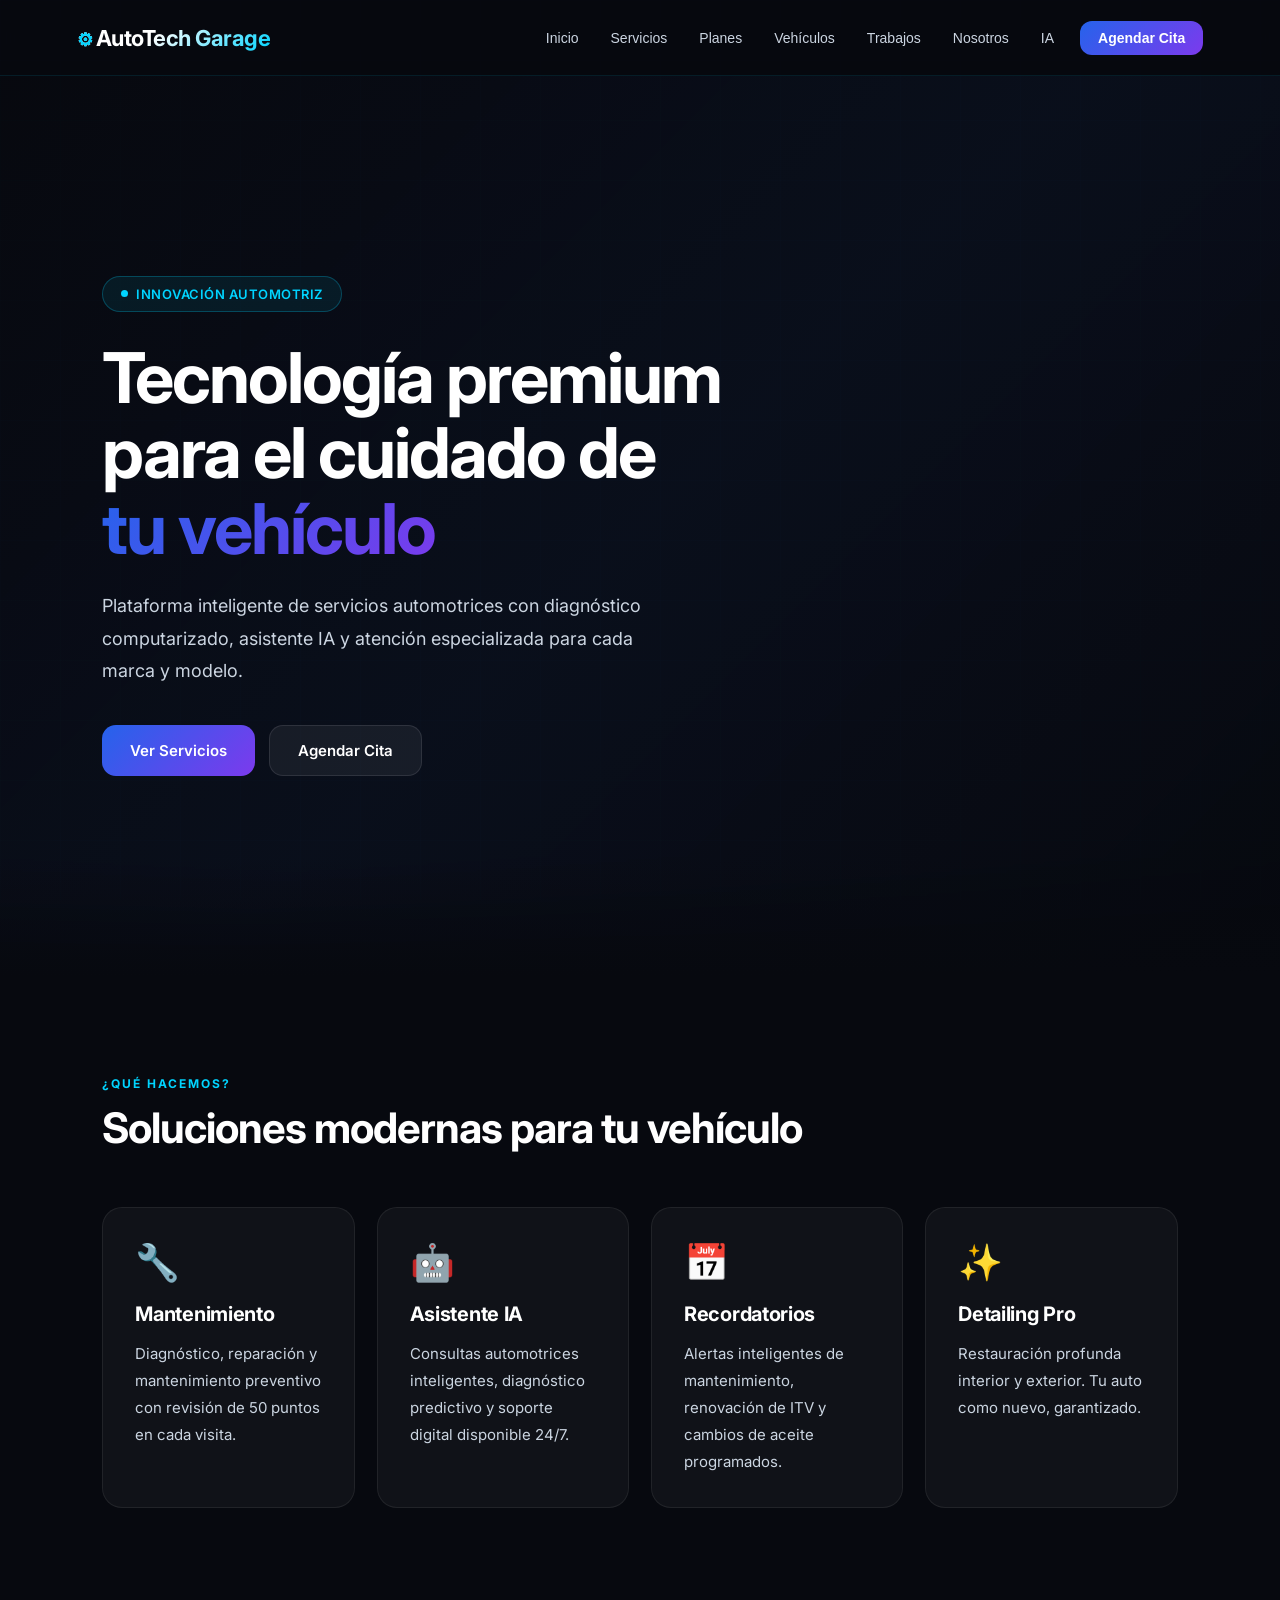
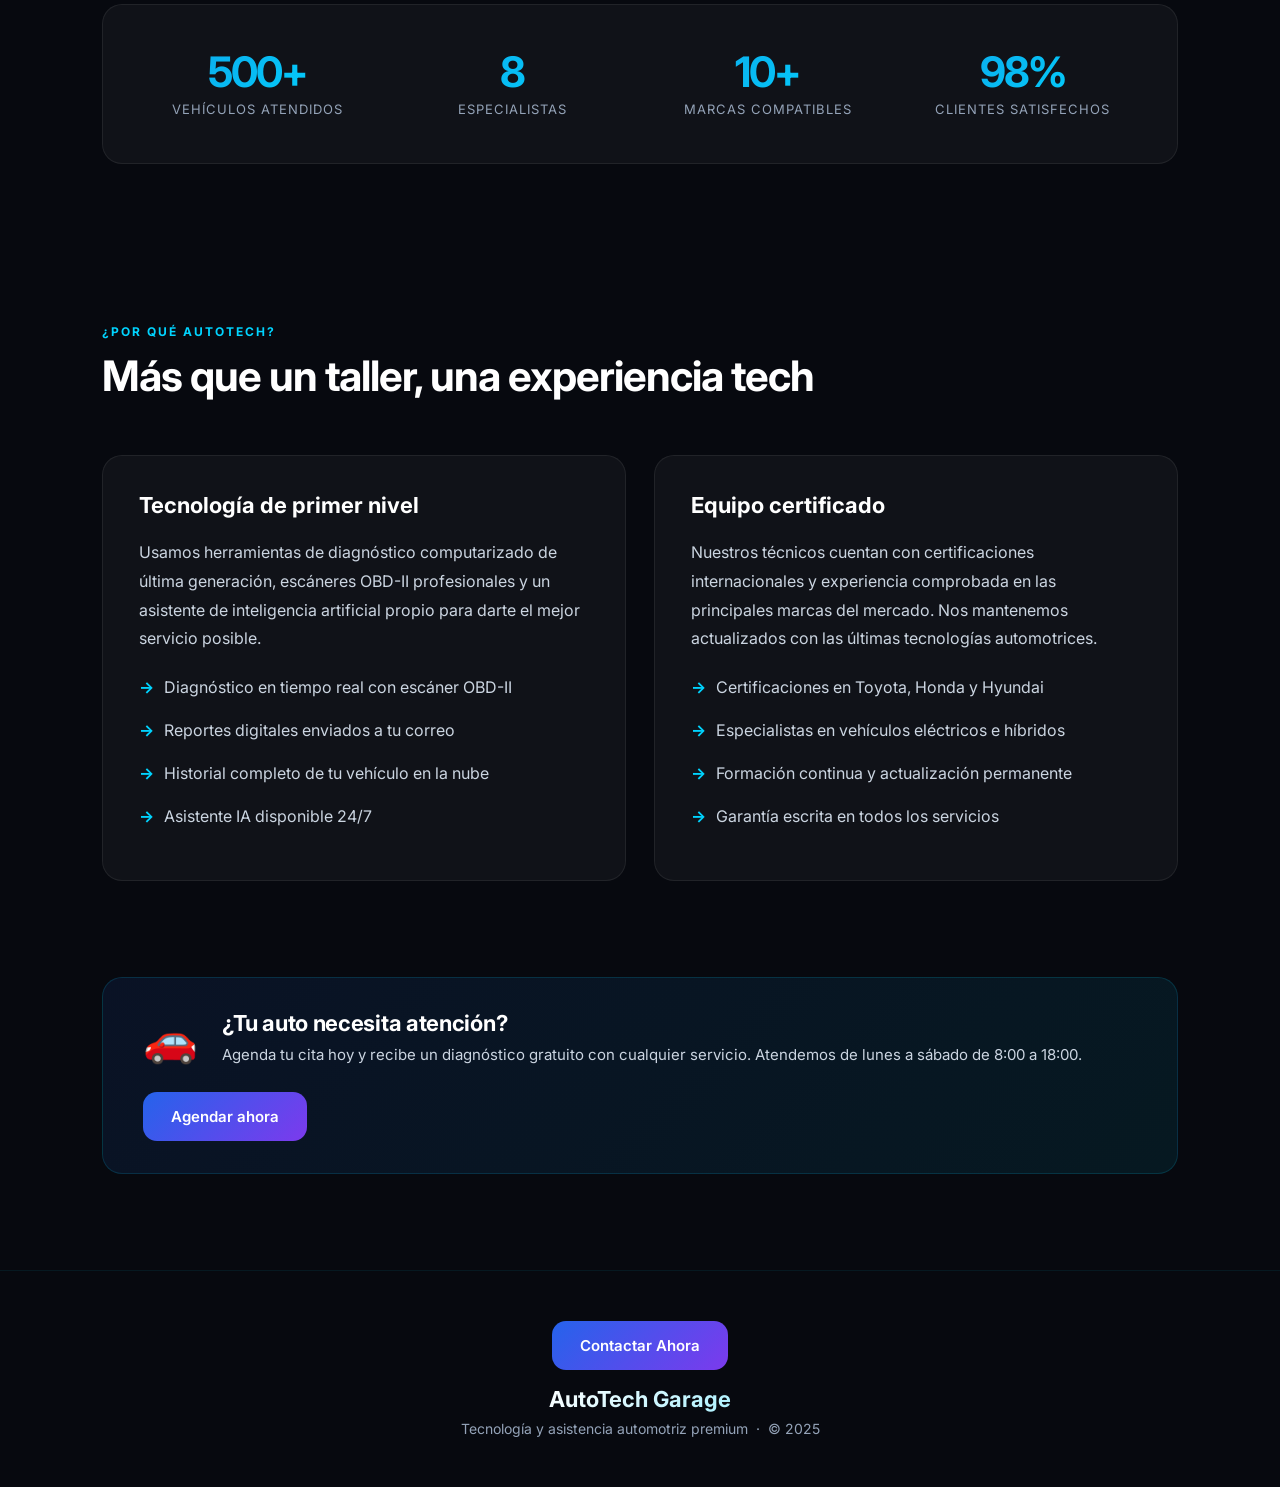
==== index.html @ ba1ea3be "Inicializacion del proyecto" ====
<!DOCTYPE html>
<html lang="es">

<head>
    <meta charset="UTF-8">
    <meta name="viewport" content="width=device-width, initial-scale=1.0">
    <title>AutoTech Garage — Tecnología Automotriz Premium</title>

    <link rel="preconnect" href="https://fonts.googleapis.com">
    <link rel="preconnect" href="https://fonts.gstatic.com" crossorigin>
    <link href="https://fonts.googleapis.com/css2?family=Inter:wght@300;400;500;600;700;800&display=swap" rel="stylesheet">

    <link rel="stylesheet" href="style.css">
</head>

<body>

    <!-- NAVBAR -->
    <header class="navbar">

        <div class="logo" onclick="cargarPagina('pages/inicio.html')">
            AutoTech Garage
        </div>

        <nav class="nav-buttons">
            <button onclick="cargarPagina('pages/inicio.html')">Inicio</button>
            <button onclick="cargarPagina('pages/servicios.html')">Servicios</button>
            <button onclick="cargarPagina('pages/planes.html')">Planes</button>
            <button onclick="cargarPagina('pages/vehiculos.html')">Vehículos</button>
            <button onclick="cargarPagina('pages/trabajos.html')">Trabajos</button>
            <button onclick="cargarPagina('pages/nosotros.html')">Nosotros</button>
            <button onclick="cargarPagina('pages/ai.html')">IA</button>
            <button class="btn-nav-cta" onclick="cargarPagina('pages/citas.html')">Agendar Cita</button>
        </nav>

    </header>

    <!-- CONTENIDO DINÁMICO -->
    <main id="contenido"></main>

    <!-- FOOTER -->
    <footer class="footer">
        <button class="btn-primary" onclick="cargarPagina('pages/citas.html')">
            Contactar Ahora
        </button>
        <h3>AutoTech Garage</h3>
        <p>Tecnología y asistencia automotriz premium &nbsp;·&nbsp; © 2025</p>
    </footer>

    <script src="script.js"></script>

</body>
</html>
---- style.css ----
:root {
    --bg: #07090f;
    --bg2: #0b1120;
    --surface: rgba(255,255,255,0.04);
    --surface-hover: rgba(255,255,255,0.07);
    --border: rgba(255,255,255,0.07);
    --border-glow: rgba(0, 212, 255, 0.3);
    --text: #ffffff;
    --text-muted: #94a3b8;
    --text-secondary: #cbd5e1;
    --cyan: #00d4ff;
    --blue: #2563eb;
    --purple: #7c3aed;
    --grad: linear-gradient(135deg, #2563eb, #7c3aed);
    --grad-cyan: linear-gradient(135deg, #0ea5e9, #00d4ff);
    --glow-blue: 0 0 30px rgba(37, 99, 235, 0.4);
    --glow-cyan: 0 0 30px rgba(0, 212, 255, 0.3);
    --radius: 20px;
}

* {
    margin: 0;
    padding: 0;
    box-sizing: border-box;
}

html {
    scroll-behavior: smooth;
}

body {
    font-family: 'Inter', sans-serif;
    background: var(--bg);
    color: var(--text);
    overflow-x: hidden;
}

/* ─── TECH GRID BACKGROUND ─── */

body::before {
    content: '';
    position: fixed;
    inset: 0;
    background-image:
        linear-gradient(rgba(0, 212, 255, 0.03) 1px, transparent 1px),
        linear-gradient(90deg, rgba(0, 212, 255, 0.03) 1px, transparent 1px);
    background-size: 60px 60px;
    pointer-events: none;
    z-index: 0;
}

/* ─── NAVBAR ─── */

.navbar {
    position: fixed;
    top: 0;
    left: 0;
    width: 100%;
    height: 76px;
    display: flex;
    justify-content: space-between;
    align-items: center;
    padding: 0 6%;
    background: rgba(7, 9, 15, 0.88);
    backdrop-filter: blur(20px);
    -webkit-backdrop-filter: blur(20px);
    border-bottom: 1px solid rgba(0, 212, 255, 0.1);
    z-index: 999;
}

.logo {
    font-size: 22px;
    font-weight: 700;
    cursor: pointer;
    background: linear-gradient(135deg, #fff 40%, var(--cyan));
    -webkit-background-clip: text;
    -webkit-text-fill-color: transparent;
    background-clip: text;
    letter-spacing: -0.5px;
    white-space: nowrap;
}

.logo::before {
    content: '⚙ ';
    -webkit-text-fill-color: var(--cyan);
    font-size: 18px;
}

.nav-buttons {
    display: flex;
    align-items: center;
    gap: 4px;
}

.nav-buttons button {
    background: transparent;
    border: none;
    color: var(--text-secondary);
    font-size: 14px;
    font-weight: 500;
    cursor: pointer;
    padding: 8px 14px;
    border-radius: 10px;
    transition: 0.25s ease;
    white-space: nowrap;
}

.nav-buttons button:hover {
    color: white;
    background: rgba(255,255,255,0.06);
}

.nav-buttons .btn-nav-cta {
    background: var(--grad);
    color: white;
    font-weight: 600;
    padding: 9px 18px;
    border-radius: 12px;
    margin-left: 8px;
    font-size: 14px;
}

.nav-buttons .btn-nav-cta:hover {
    transform: translateY(-2px);
    box-shadow: var(--glow-blue);
    background: var(--grad);
}

/* ─── CONTENIDO ─── */

#contenido {
    min-height: 100vh;
    padding-top: 76px;
    position: relative;
    z-index: 1;
}

/* ─── HERO ─── */

.hero {
    min-height: 100vh;
    background:
        linear-gradient(135deg, rgba(7,9,15,0.85) 0%, rgba(11,17,32,0.75) 50%, rgba(7,9,15,0.9) 100%),
        url('https://images.unsplash.com/photo-1503376780353-7e6692767b70?q=80&w=1600&auto=format&fit=crop');
    background-size: cover;
    background-position: center;
    display: flex;
    align-items: center;
    padding: 0 8%;
    position: relative;
}

.hero::after {
    content: '';
    position: absolute;
    bottom: 0;
    left: 0;
    right: 0;
    height: 120px;
    background: linear-gradient(transparent, var(--bg));
    pointer-events: none;
}

.hero-content {
    max-width: 720px;
    position: relative;
    z-index: 1;
}

.tag {
    display: inline-flex;
    align-items: center;
    gap: 8px;
    padding: 9px 18px;
    border-radius: 999px;
    background: rgba(0, 212, 255, 0.08);
    border: 1px solid rgba(0, 212, 255, 0.25);
    color: var(--cyan);
    font-size: 13px;
    font-weight: 600;
    letter-spacing: 0.5px;
    margin-bottom: 28px;
    text-transform: uppercase;
}

.tag::before {
    content: '';
    width: 7px;
    height: 7px;
    border-radius: 50%;
    background: var(--cyan);
    animation: pulse-dot 2s infinite;
}

@keyframes pulse-dot {
    0%, 100% { opacity: 1; transform: scale(1); }
    50% { opacity: 0.4; transform: scale(0.7); }
}

.hero h1 {
    font-size: 70px;
    line-height: 1.08;
    margin-bottom: 24px;
    letter-spacing: -2px;
}

.hero h1 span {
    background: var(--grad);
    -webkit-background-clip: text;
    -webkit-text-fill-color: transparent;
    background-clip: text;
}

.hero p {
    color: var(--text-secondary);
    font-size: 18px;
    line-height: 1.8;
    margin-bottom: 38px;
    max-width: 580px;
}

/* ─── BOTONES ─── */

.hero-buttons {
    display: flex;
    gap: 14px;
    flex-wrap: wrap;
}

.btn-primary,
.btn-secondary {
    padding: 15px 28px;
    border-radius: 14px;
    border: none;
    cursor: pointer;
    font-weight: 600;
    font-family: 'Inter', sans-serif;
    font-size: 15px;
    transition: 0.3s ease;
    position: relative;
    overflow: hidden;
}

.btn-primary {
    background: var(--grad);
    color: white;
}

.btn-primary:hover {
    transform: translateY(-3px);
    box-shadow: var(--glow-blue);
}

.btn-secondary {
    background: rgba(255,255,255,0.06);
    color: white;
    border: 1px solid rgba(255,255,255,0.1);
}

.btn-secondary:hover {
    transform: translateY(-3px);
    background: rgba(255,255,255,0.1);
    border-color: rgba(0, 212, 255, 0.3);
}

/* ─── SECCIONES ─── */

.section {
    padding: 96px 8%;
    position: relative;
    z-index: 1;
}

.section-title {
    margin-bottom: 54px;
}

.section-title span {
    color: var(--cyan);
    text-transform: uppercase;
    font-size: 12px;
    font-weight: 700;
    letter-spacing: 2px;
}

.section-title h2 {
    font-size: 42px;
    margin-top: 10px;
    letter-spacing: -1px;
}

/* ─── GRID ─── */

.grid {
    display: grid;
    grid-template-columns: repeat(auto-fit, minmax(250px, 1fr));
    gap: 22px;
}

/* ─── CARDS ─── */

.card {
    background: var(--surface);
    border: 1px solid var(--border);
    border-radius: var(--radius);
    padding: 32px;
    transition: 0.3s ease;
    position: relative;
    overflow: hidden;
}

.card::before {
    content: '';
    position: absolute;
    inset: 0;
    border-radius: var(--radius);
    background: linear-gradient(135deg, rgba(0,212,255,0.05), transparent);
    opacity: 0;
    transition: 0.3s ease;
}

.card:hover {
    transform: translateY(-6px);
    border-color: rgba(0, 212, 255, 0.2);
    box-shadow: 0 20px 40px rgba(0,0,0,0.3), var(--glow-cyan);
}

.card:hover::before {
    opacity: 1;
}

.card-icon {
    font-size: 36px;
    margin-bottom: 18px;
    display: block;
}

.card h3 {
    margin-bottom: 14px;
    font-size: 20px;
    letter-spacing: -0.3px;
}

.card p {
    color: var(--text-secondary);
    line-height: 1.8;
    font-size: 15px;
}

/* ─── MINI HERO ─── */

.mini-hero {
    min-height: 55vh;
    background:
        linear-gradient(rgba(7,9,15,0.82), rgba(7,9,15,0.96)),
        url('https://images.unsplash.com/photo-1503376780353-7e6692767b70?q=80&w=1600&auto=format&fit=crop');
    background-size: cover;
    background-position: center;
    display: flex;
    align-items: center;
    padding: 0 8%;
    position: relative;
}

.mini-hero2 {
    min-height: 55vh;
    background:
        linear-gradient(rgba(7,9,15,0.82), rgba(7,9,15,0.96)),
        url('https://images.unsplash.com/photo-1517524206127-48bbd363f3d7?q=80&w=1600&auto=format&fit=crop');
    background-size: cover;
    background-position: center;
    display: flex;
    align-items: center;
    padding: 0 8%;
}

.mini-hero3 {
    min-height: 55vh;
    background:
        linear-gradient(rgba(7,9,15,0.8), rgba(7,9,15,0.95)),
        url('https://images.unsplash.com/photo-1486262715619-67b85e0b08d3?q=80&w=1600&auto=format&fit=crop');
    background-size: cover;
    background-position: center;
    display: flex;
    align-items: center;
    padding: 0 8%;
}

.mini-hero4 {
    min-height: 55vh;
    background:
        linear-gradient(rgba(7,9,15,0.8), rgba(7,9,15,0.95)),
        url('https://images.unsplash.com/photo-1492144534655-ae79c964c9d7?q=80&w=1600&auto=format&fit=crop');
    background-size: cover;
    background-position: center;
    display: flex;
    align-items: center;
    padding: 0 8%;
}

.mini-hero5 {
    min-height: 55vh;
    background:
        linear-gradient(rgba(7,9,15,0.8), rgba(7,9,15,0.95)),
        url('https://images.unsplash.com/photo-1551522435-a13afa10f103?q=80&w=1600&auto=format&fit=crop');
    background-size: cover;
    background-position: center;
    display: flex;
    align-items: center;
    padding: 0 8%;
}

.mini-hero-content {
    max-width: 700px;
}

.mini-hero h1,
.mini-hero2 h1,
.mini-hero3 h1,
.mini-hero4 h1,
.mini-hero5 h1 {
    font-size: 56px;
    margin: 18px 0;
    letter-spacing: -1.5px;
}

.mini-hero p,
.mini-hero2 p,
.mini-hero3 p,
.mini-hero4 p,
.mini-hero5 p {
    color: var(--text-secondary);
    line-height: 1.8;
    font-size: 17px;
}

/* ─── ABOUT ─── */

.about-grid {
    display: grid;
    grid-template-columns: 1fr 1fr;
    gap: 28px;
}

.about-card {
    background: var(--surface);
    border: 1px solid var(--border);
    border-radius: var(--radius);
    padding: 36px;
}

.about-card p,
.about-card li {
    color: var(--text-secondary);
    line-height: 1.8;
}

.about-card ul {
    list-style: none;
}

.about-card li {
    margin-bottom: 14px;
    display: flex;
    align-items: flex-start;
    gap: 10px;
}

.about-card li::before {
    content: '→';
    color: var(--cyan);
    flex-shrink: 0;
    font-weight: 700;
}

/* ─── EMPLEADOS ─── */

.employees-grid {
    display: grid;
    grid-template-columns: repeat(auto-fit, minmax(260px, 1fr));
    gap: 22px;
}

.employee-card {
    background: var(--surface);
    border: 1px solid var(--border);
    border-radius: var(--radius);
    padding: 32px;
    text-align: center;
    transition: 0.3s ease;
}

.employee-card:hover {
    transform: translateY(-6px);
    border-color: rgba(0, 212, 255, 0.2);
    box-shadow: 0 20px 40px rgba(0,0,0,0.3);
}

.employee-card img {
    width: 110px;
    height: 110px;
    object-fit: cover;
    border-radius: 50%;
    margin-bottom: 20px;
    border: 3px solid rgba(0, 212, 255, 0.2);
}

.employee-card h3 {
    margin-bottom: 6px;
    font-size: 18px;
}

.employee-card span {
    color: var(--cyan);
    font-size: 13px;
    font-weight: 600;
}

.employee-card p {
    color: var(--text-secondary);
    line-height: 1.7;
    margin-top: 14px;
    font-size: 14px;
}

/* ─── FOOTER ─── */

.footer {
    padding: 50px 8%;
    border-top: 1px solid rgba(0, 212, 255, 0.08);
    text-align: center;
    position: relative;
    z-index: 1;
}

.footer h3 {
    font-size: 22px;
    margin: 16px 0 8px;
    background: linear-gradient(135deg, #fff 40%, var(--cyan));
    -webkit-background-clip: text;
    -webkit-text-fill-color: transparent;
    background-clip: text;
}

.footer p {
    color: var(--text-muted);
    margin-top: 8px;
    font-size: 14px;
}

/* ─── PROYECTOS ─── */

.projects-grid {
    display: grid;
    grid-template-columns: repeat(auto-fit, minmax(320px, 1fr));
    gap: 22px;
}

.project-card {
    position: relative;
    overflow: hidden;
    border-radius: var(--radius);
    height: 350px;
    background: var(--surface);
    border: 1px solid var(--border);
    transition: 0.4s ease;
    cursor: pointer;
}

.project-card:hover {
    transform: translateY(-6px);
    border-color: rgba(0, 212, 255, 0.3);
    box-shadow: 0 24px 48px rgba(0,0,0,0.4), var(--glow-cyan);
}

.project-card img {
    width: 100%;
    height: 100%;
    object-fit: cover;
    transition: 0.5s ease;
}

.project-card:hover img {
    transform: scale(1.08);
}

.project-info {
    position: absolute;
    bottom: 0;
    left: 0;
    width: 100%;
    padding: 28px;
    background: linear-gradient(transparent, rgba(0,0,0,0.88));
}

.project-info h3 {
    font-size: 22px;
    color: white;
    letter-spacing: -0.3px;
}

/* ─── FORMULARIOS ─── */

.appointment-form {
    display: flex;
    flex-direction: column;
    gap: 18px;
}

.form-group {
    display: flex;
    flex-direction: column;
    gap: 8px;
}

.form-group label {
    color: var(--text-secondary);
    font-size: 13px;
    font-weight: 500;
    text-transform: uppercase;
    letter-spacing: 0.5px;
}

.form-group input,
.form-group select,
.form-group textarea {
    background: rgba(255,255,255,0.04);
    border: 1px solid var(--border);
    border-radius: 14px;
    padding: 15px 18px;
    color: white;
    font-family: 'Inter', sans-serif;
    font-size: 15px;
    outline: none;
    transition: 0.3s ease;
}

.form-group select option {
    background: #111827;
    color: white;
}

.form-group input:focus,
.form-group select:focus,
.form-group textarea:focus {
    border-color: var(--cyan);
    background: rgba(0, 212, 255, 0.04);
    box-shadow: 0 0 0 3px rgba(0, 212, 255, 0.08);
}

.form-group textarea {
    resize: vertical;
    min-height: 100px;
}

.full-btn {
    width: 100%;
    margin-top: 8px;
    font-size: 16px;
    padding: 17px;
}

/* ─── SERVICIOS ─── */

.services-grid {
    display: grid;
    grid-template-columns: repeat(auto-fit, minmax(280px, 1fr));
    gap: 22px;
}

.service-card {
    background: var(--surface);
    border: 1px solid var(--border);
    border-radius: var(--radius);
    padding: 32px;
    transition: 0.3s ease;
    position: relative;
    overflow: hidden;
}

.service-card::after {
    content: '';
    position: absolute;
    top: 0;
    left: 0;
    right: 0;
    height: 3px;
    background: var(--grad);
    transform: scaleX(0);
    transform-origin: left;
    transition: 0.3s ease;
}

.service-card:hover {
    transform: translateY(-6px);
    border-color: rgba(0, 212, 255, 0.2);
    box-shadow: 0 20px 40px rgba(0,0,0,0.3);
}

.service-card:hover::after {
    transform: scaleX(1);
}

.service-icon {
    font-size: 40px;
    margin-bottom: 20px;
    display: block;
}

.service-card h3 {
    font-size: 20px;
    margin-bottom: 12px;
    letter-spacing: -0.3px;
}

.service-card p {
    color: var(--text-secondary);
    line-height: 1.75;
    font-size: 14px;
    margin-bottom: 20px;
}

.service-card .price-tag {
    display: inline-flex;
    align-items: center;
    gap: 6px;
    padding: 7px 14px;
    border-radius: 999px;
    background: rgba(0, 212, 255, 0.08);
    border: 1px solid rgba(0, 212, 255, 0.2);
    color: var(--cyan);
    font-size: 13px;
    font-weight: 600;
}

.service-features {
    list-style: none;
    margin-top: 16px;
}

.service-features li {
    color: var(--text-secondary);
    font-size: 14px;
    padding: 7px 0;
    border-bottom: 1px solid var(--border);
    display: flex;
    align-items: center;
    gap: 10px;
}

.service-features li:last-child {
    border-bottom: none;
}

.service-features li::before {
    content: '✓';
    color: var(--cyan);
    font-weight: 700;
    flex-shrink: 0;
}

/* ─── PLANES / PRICING ─── */

.plans-grid {
    display: grid;
    grid-template-columns: repeat(auto-fit, minmax(300px, 1fr));
    gap: 24px;
    align-items: start;
}

.plan-card {
    background: var(--surface);
    border: 1px solid var(--border);
    border-radius: var(--radius);
    padding: 36px;
    transition: 0.3s ease;
    position: relative;
    overflow: hidden;
}

.plan-card.featured {
    background: linear-gradient(145deg, rgba(37, 99, 235, 0.12), rgba(124, 58, 237, 0.12));
    border-color: rgba(37, 99, 235, 0.4);
    box-shadow: 0 0 50px rgba(37, 99, 235, 0.15);
    transform: scale(1.03);
}

.plan-card.featured::before {
    content: 'MÁS POPULAR';
    position: absolute;
    top: 20px;
    right: -28px;
    background: var(--grad);
    color: white;
    font-size: 11px;
    font-weight: 700;
    letter-spacing: 1px;
    padding: 6px 40px;
    transform: rotate(45deg);
}

.plan-card:hover {
    transform: translateY(-6px);
    border-color: rgba(0, 212, 255, 0.3);
}

.plan-card.featured:hover {
    transform: scale(1.03) translateY(-6px);
}

.plan-name {
    font-size: 14px;
    font-weight: 700;
    color: var(--cyan);
    text-transform: uppercase;
    letter-spacing: 2px;
    margin-bottom: 12px;
}

.plan-price {
    font-size: 56px;
    font-weight: 700;
    letter-spacing: -2px;
    line-height: 1;
    margin-bottom: 6px;
}

.plan-price sup {
    font-size: 24px;
    font-weight: 600;
    letter-spacing: 0;
    vertical-align: super;
    margin-right: 2px;
}

.plan-period {
    color: var(--text-muted);
    font-size: 14px;
    margin-bottom: 28px;
}

.plan-divider {
    height: 1px;
    background: var(--border);
    margin: 24px 0;
}

.plan-features {
    list-style: none;
    margin-bottom: 32px;
}

.plan-features li {
    padding: 9px 0;
    color: var(--text-secondary);
    font-size: 14px;
    display: flex;
    align-items: center;
    gap: 10px;
    border-bottom: 1px solid rgba(255,255,255,0.04);
}

.plan-features li:last-child {
    border-bottom: none;
}

.plan-features li .check {
    color: var(--cyan);
    font-weight: 700;
    flex-shrink: 0;
}

.plan-features li .cross {
    color: var(--text-muted);
    flex-shrink: 0;
}

.plan-features li.inactive {
    opacity: 0.4;
}

.plan-btn {
    width: 100%;
    padding: 15px;
    border-radius: 14px;
    border: none;
    cursor: pointer;
    font-weight: 600;
    font-size: 15px;
    font-family: 'Inter', sans-serif;
    transition: 0.3s ease;
}

.plan-btn-primary {
    background: var(--grad);
    color: white;
}

.plan-btn-primary:hover {
    box-shadow: var(--glow-blue);
    transform: translateY(-2px);
}

.plan-btn-secondary {
    background: rgba(255,255,255,0.06);
    color: white;
    border: 1px solid var(--border) !important;
}

.plan-btn-secondary:hover {
    background: rgba(255,255,255,0.1);
    transform: translateY(-2px);
}

/* ─── STATS BAR ─── */

.stats-bar {
    display: grid;
    grid-template-columns: repeat(auto-fit, minmax(160px, 1fr));
    gap: 20px;
    background: var(--surface);
    border: 1px solid var(--border);
    border-radius: var(--radius);
    padding: 36px;
    margin-bottom: 60px;
}

.stat-item {
    text-align: center;
    padding: 10px;
}

.stat-value {
    font-size: 42px;
    font-weight: 700;
    letter-spacing: -2px;
    background: var(--grad-cyan);
    -webkit-background-clip: text;
    -webkit-text-fill-color: transparent;
    background-clip: text;
    line-height: 1;
    margin-bottom: 8px;
}

.stat-label {
    color: var(--text-muted);
    font-size: 13px;
    text-transform: uppercase;
    letter-spacing: 1px;
}

/* ─── VEHÍCULOS ─── */

.brands-grid {
    display: grid;
    grid-template-columns: repeat(auto-fit, minmax(160px, 1fr));
    gap: 18px;
}

.brand-card {
    background: var(--surface);
    border: 1px solid var(--border);
    border-radius: 16px;
    padding: 28px 20px;
    text-align: center;
    cursor: pointer;
    transition: 0.3s ease;
}

.brand-card:hover {
    border-color: rgba(0, 212, 255, 0.3);
    background: rgba(0, 212, 255, 0.04);
    transform: translateY(-4px);
    box-shadow: 0 16px 32px rgba(0,0,0,0.3);
}

.brand-icon {
    font-size: 42px;
    margin-bottom: 12px;
    display: block;
}

.brand-card h3 {
    font-size: 15px;
    font-weight: 600;
    margin-bottom: 4px;
}

.brand-card p {
    color: var(--text-muted);
    font-size: 12px;
}

.vehicle-type-grid {
    display: grid;
    grid-template-columns: repeat(auto-fit, minmax(220px, 1fr));
    gap: 20px;
}

.vehicle-type-card {
    background: var(--surface);
    border: 1px solid var(--border);
    border-radius: var(--radius);
    overflow: hidden;
    transition: 0.3s ease;
    cursor: pointer;
}

.vehicle-type-card:hover {
    border-color: rgba(0, 212, 255, 0.25);
    transform: translateY(-5px);
    box-shadow: 0 20px 40px rgba(0,0,0,0.3);
}

.vehicle-type-img {
    height: 180px;
    object-fit: cover;
    width: 100%;
}

.vehicle-type-info {
    padding: 20px;
}

.vehicle-type-info h3 {
    font-size: 18px;
    margin-bottom: 6px;
}

.vehicle-type-info p {
    color: var(--text-muted);
    font-size: 13px;
}

/* ─── AI PAGE ─── */

.ai-features-grid {
    display: grid;
    grid-template-columns: repeat(auto-fit, minmax(280px, 1fr));
    gap: 22px;
}

.ai-feature-card {
    background: var(--surface);
    border: 1px solid var(--border);
    border-radius: var(--radius);
    padding: 32px;
    transition: 0.3s ease;
    position: relative;
    overflow: hidden;
}

.ai-feature-card::before {
    content: '';
    position: absolute;
    top: -50%;
    left: -50%;
    width: 200%;
    height: 200%;
    background: radial-gradient(circle at center, rgba(0, 212, 255, 0.04), transparent 60%);
    opacity: 0;
    transition: 0.4s ease;
}

.ai-feature-card:hover {
    border-color: rgba(0, 212, 255, 0.25);
    transform: translateY(-5px);
    box-shadow: 0 20px 40px rgba(0,0,0,0.3);
}

.ai-feature-card:hover::before {
    opacity: 1;
}

.ai-icon {
    font-size: 38px;
    margin-bottom: 18px;
    display: block;
}

.ai-feature-card h3 {
    font-size: 19px;
    margin-bottom: 12px;
    letter-spacing: -0.3px;
}

.ai-feature-card p {
    color: var(--text-secondary);
    line-height: 1.75;
    font-size: 14px;
}

/* ─── CHAT MOCKUP ─── */

.chat-mockup {
    background: rgba(7, 9, 15, 0.7);
    border: 1px solid rgba(0, 212, 255, 0.15);
    border-radius: var(--radius);
    overflow: hidden;
    max-width: 680px;
    margin: 0 auto;
}

.chat-header {
    background: rgba(0, 212, 255, 0.06);
    border-bottom: 1px solid rgba(0, 212, 255, 0.1);
    padding: 18px 24px;
    display: flex;
    align-items: center;
    gap: 12px;
}

.chat-dot {
    width: 10px;
    height: 10px;
    border-radius: 50%;
    background: var(--cyan);
    animation: pulse-dot 2s infinite;
    flex-shrink: 0;
}

.chat-header span {
    font-weight: 600;
    font-size: 15px;
    color: var(--cyan);
}

.chat-header small {
    color: var(--text-muted);
    font-size: 12px;
    margin-left: auto;
}

.chat-body {
    padding: 28px 24px;
    display: flex;
    flex-direction: column;
    gap: 18px;
    min-height: 360px;
}

.chat-message {
    display: flex;
    gap: 12px;
    align-items: flex-start;
    max-width: 85%;
}

.chat-message.user {
    align-self: flex-end;
    flex-direction: row-reverse;
}

.chat-avatar {
    width: 36px;
    height: 36px;
    border-radius: 50%;
    background: var(--grad);
    display: flex;
    align-items: center;
    justify-content: center;
    font-size: 16px;
    flex-shrink: 0;
}

.chat-avatar.user-avatar {
    background: rgba(255,255,255,0.1);
}

.chat-bubble {
    background: rgba(255,255,255,0.06);
    border: 1px solid var(--border);
    border-radius: 16px;
    border-top-left-radius: 4px;
    padding: 14px 18px;
    color: var(--text-secondary);
    font-size: 14px;
    line-height: 1.7;
}

.chat-bubble.user-bubble {
    background: rgba(37, 99, 235, 0.18);
    border-color: rgba(37, 99, 235, 0.3);
    border-radius: 16px;
    border-top-right-radius: 4px;
    color: white;
}

.chat-footer {
    padding: 16px 24px;
    border-top: 1px solid var(--border);
    display: flex;
    gap: 12px;
    align-items: center;
}

.chat-input-mock {
    flex: 1;
    background: rgba(255,255,255,0.04);
    border: 1px solid var(--border);
    border-radius: 12px;
    padding: 12px 16px;
    color: var(--text-muted);
    font-size: 14px;
    font-family: 'Inter', sans-serif;
}

.chat-send-btn {
    background: var(--grad);
    border: none;
    border-radius: 12px;
    width: 42px;
    height: 42px;
    cursor: pointer;
    display: flex;
    align-items: center;
    justify-content: center;
    font-size: 18px;
    transition: 0.3s ease;
    flex-shrink: 0;
}

.chat-send-btn:hover {
    transform: scale(1.08);
    box-shadow: var(--glow-blue);
}

/* ─── INFO BANNER ─── */

.info-banner {
    background: linear-gradient(135deg, rgba(37,99,235,0.1), rgba(0,212,255,0.08));
    border: 1px solid rgba(0, 212, 255, 0.15);
    border-radius: var(--radius);
    padding: 32px 40px;
    display: flex;
    align-items: center;
    gap: 24px;
    flex-wrap: wrap;
}

.info-banner-icon {
    font-size: 44px;
    flex-shrink: 0;
}

.info-banner h3 {
    font-size: 22px;
    margin-bottom: 6px;
    letter-spacing: -0.3px;
}

.info-banner p {
    color: var(--text-secondary);
    font-size: 15px;
    line-height: 1.7;
}

/* ─── FAQ / ACCORDION LOOK ─── */

.faq-list {
    display: flex;
    flex-direction: column;
    gap: 14px;
}

.faq-item {
    background: var(--surface);
    border: 1px solid var(--border);
    border-radius: 16px;
    padding: 24px 28px;
    transition: 0.3s ease;
}

.faq-item:hover {
    border-color: rgba(0, 212, 255, 0.2);
}

.faq-item h4 {
    font-size: 17px;
    margin-bottom: 10px;
    letter-spacing: -0.2px;
}

.faq-item p {
    color: var(--text-secondary);
    line-height: 1.75;
    font-size: 14px;
}

/* ─── RESPONSIVE ─── */

@media (max-width: 1024px) {
    .nav-buttons button {
        font-size: 13px;
        padding: 7px 10px;
    }
}

@media (max-width: 900px) {
    .hero h1 {
        font-size: 48px;
    }

    .mini-hero h1,
    .mini-hero2 h1,
    .mini-hero3 h1,
    .mini-hero4 h1,
    .mini-hero5 h1 {
        font-size: 40px;
    }

    .hero-buttons {
        flex-direction: column;
    }

    .about-grid {
        grid-template-columns: 1fr;
    }

    .plan-card.featured {
        transform: scale(1);
    }

    .plan-card.featured:hover {
        transform: translateY(-6px);
    }

    .navbar {
        padding: 0 4%;
    }

    .logo {
        font-size: 18px;
    }

    .nav-buttons button {
        font-size: 12px;
        padding: 6px 8px;
    }

    .info-banner {
        flex-direction: column;
        text-align: center;
    }
}

@media (max-width: 640px) {
    .nav-buttons .btn-nav-cta {
        display: none;
    }

    .section {
        padding: 70px 5%;
    }

    .hero h1 {
        font-size: 38px;
        letter-spacing: -1px;
    }

    .stat-value {
        font-size: 32px;
    }
}
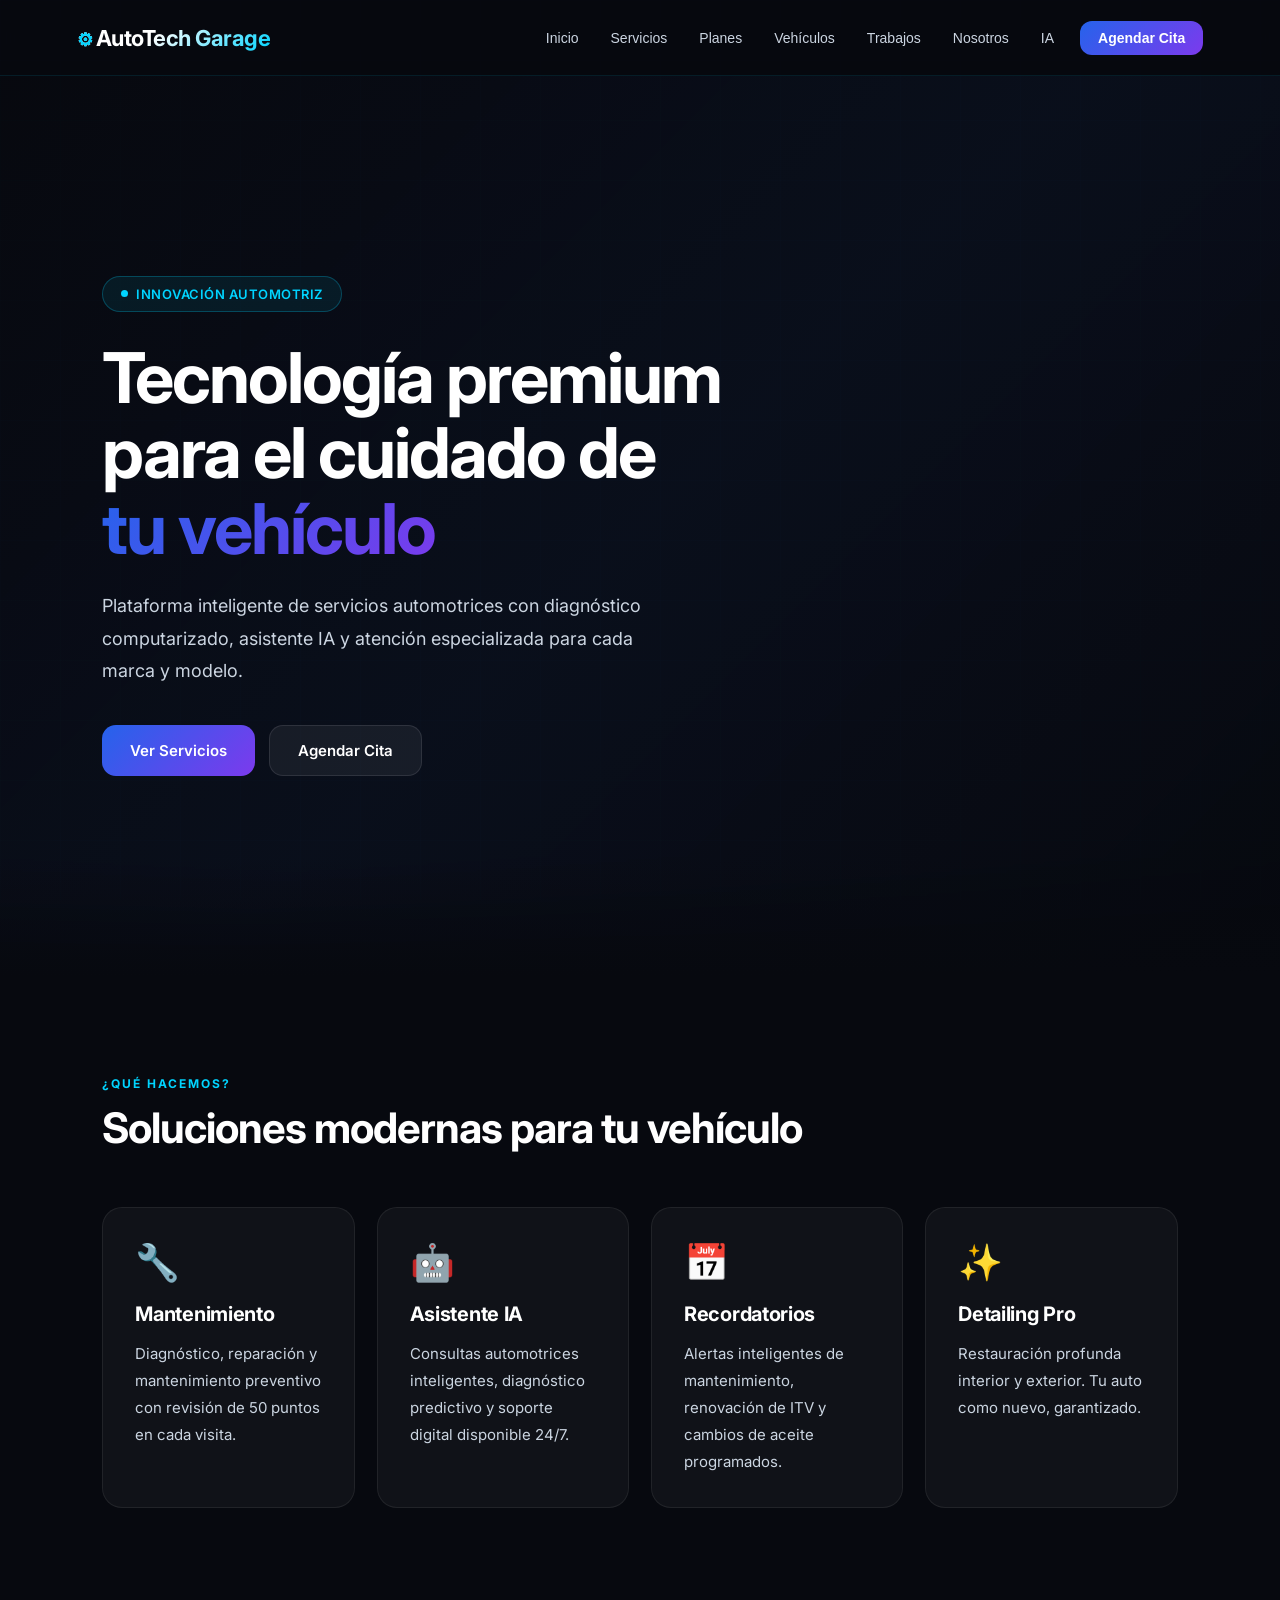
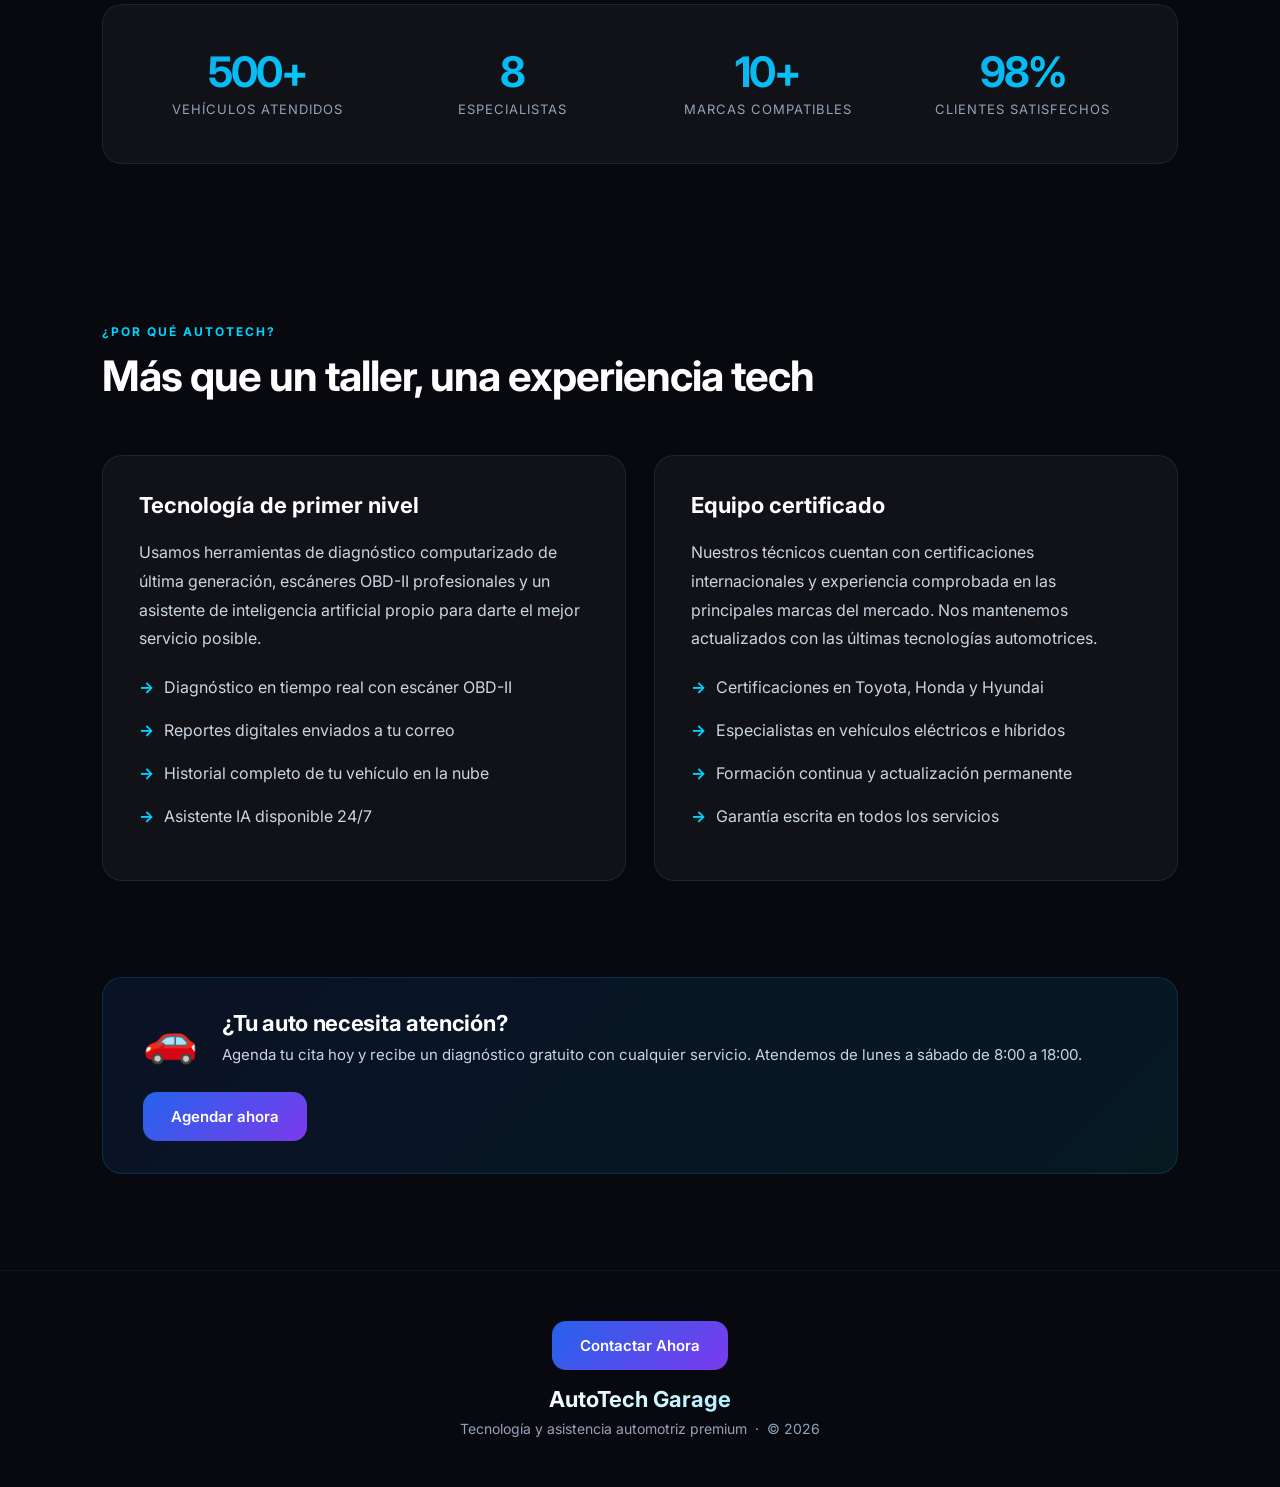
==== commit 46317429: "Cambios en footer y cambios visuales en planes" ====
--- a/index.html
+++ b/index.html
@@ -44,7 +44,7 @@
             Contactar Ahora
         </button>
         <h3>AutoTech Garage</h3>
-        <p>Tecnología y asistencia automotriz premium &nbsp;·&nbsp; © 2025</p>
+        <p>Tecnología y asistencia automotriz premium &nbsp;·&nbsp; © 2026</p>
     </footer>
 
     <script src="script.js"></script>
--- a/style.css
+++ b/style.css
@@ -782,20 +782,20 @@
     background: linear-gradient(145deg, rgba(37, 99, 235, 0.12), rgba(124, 58, 237, 0.12));
     border-color: rgba(37, 99, 235, 0.4);
     box-shadow: 0 0 50px rgba(37, 99, 235, 0.15);
-    transform: scale(1.03);
+    transform: scale(1.02);
 }
 
 .plan-card.featured::before {
     content: 'MÁS POPULAR';
     position: absolute;
-    top: 20px;
-    right: -28px;
+    top: 40px;
+    right: -50px;
     background: var(--grad);
     color: white;
     font-size: 11px;
     font-weight: 700;
     letter-spacing: 1px;
-    padding: 6px 40px;
+    padding: 6px 50px;
     transform: rotate(45deg);
 }
 
@@ -805,7 +805,7 @@
 }
 
 .plan-card.featured:hover {
-    transform: scale(1.03) translateY(-6px);
+    transform: scale(1.04) translateY(-6px);
 }
 
 .plan-name {
